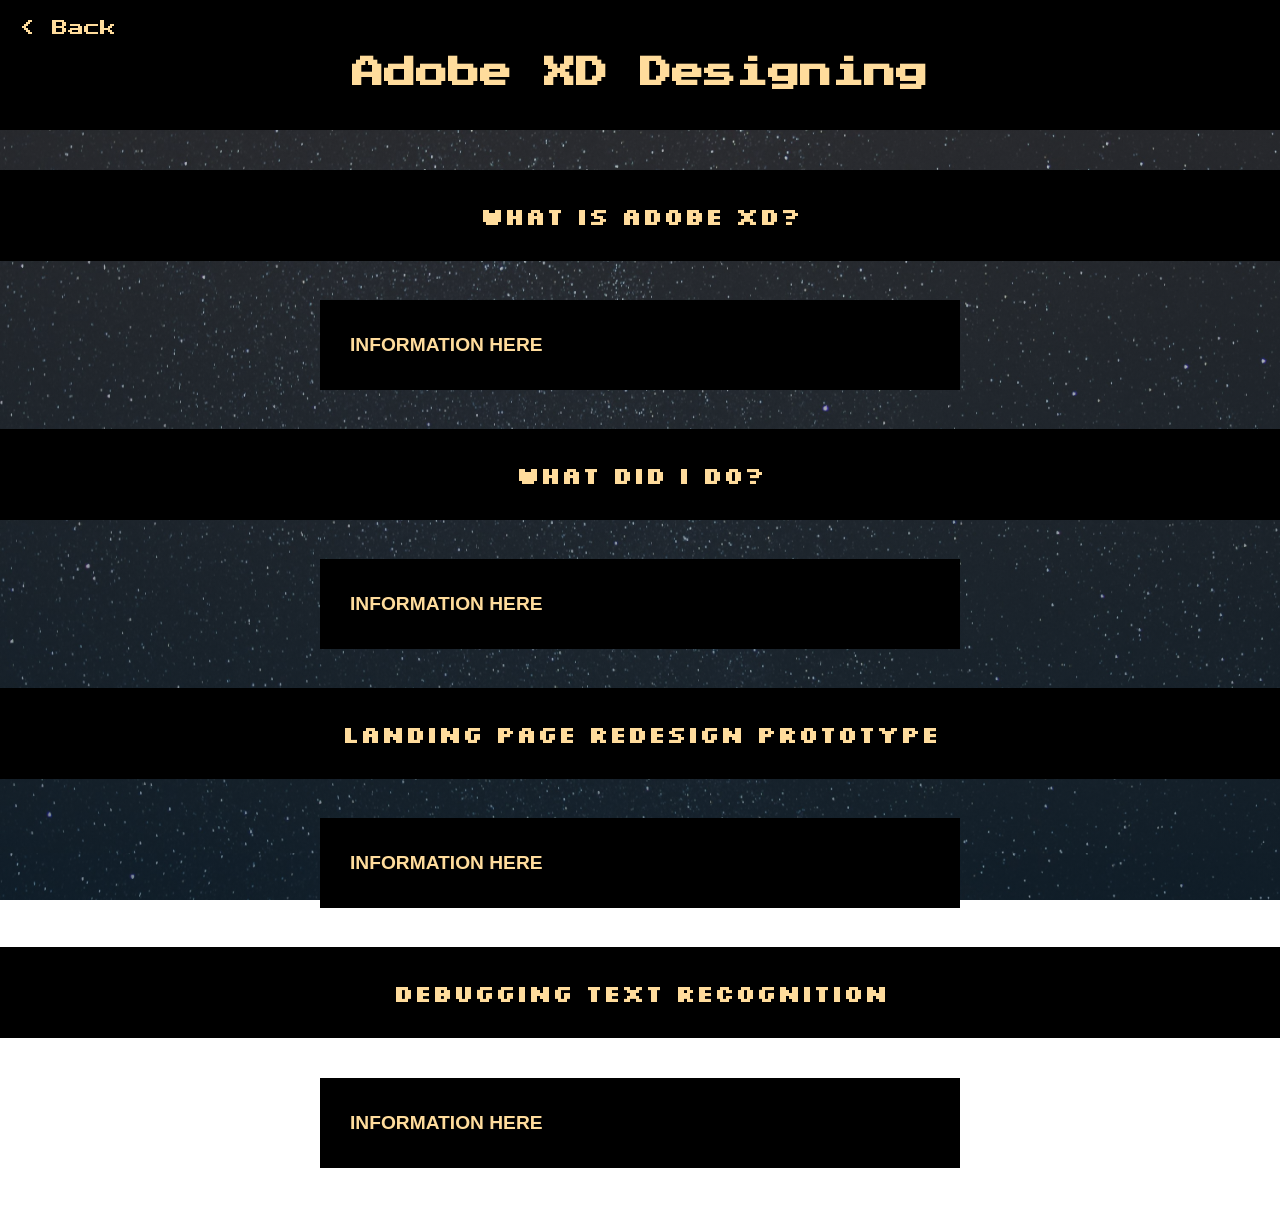
==== adobe.html @ 1821a273 "working on portfolio for presentation" ====
<!doctype html>
<html lang="en">
<head>
  <meta charset="utf-8">
  <title>amelia site</title>
  <meta name="viewport" content="width=device-width, initial-scale=1">

  <link rel="stylesheet" href="other.css">
  <link rel="preconnect" href="https://fonts.googleapis.com">
  <link rel="preconnect" href="https://fonts.gstatic.com" crossorigin>
  <link href="https://fonts.googleapis.com/css2?family=Press+Start+2P&display=swap" rel="stylesheet">
  <link rel="preconnect" href="https://fonts.googleapis.com">
  <link rel="preconnect" href="https://fonts.gstatic.com" crossorigin>
  <link href="https://fonts.googleapis.com/css2?family=Kanit:ital,wght@0,100;0,200;0,300;0,400;0,500;0,600;0,700;0,800;0,900;1,100;1,200;1,300;1,400;1,500;1,600;1,700;1,800;1,900&display=swap" rel="stylesheet">
  <link rel="preconnect" href="https://fonts.googleapis.com">
  <link rel="preconnect" href="https://fonts.gstatic.com" crossorigin>
  <link href="https://fonts.googleapis.com/css2?family=Teko:wght@300..700&display=swap" rel="stylesheet">
  <link rel="preconnect" href="https://fonts.googleapis.com">
  <link rel="preconnect" href="https://fonts.gstatic.com" crossorigin>
  <link rel="preconnect" href="https://fonts.googleapis.com">
  <link rel="preconnect" href="https://fonts.gstatic.com" crossorigin>
  <link href="https://fonts.googleapis.com/css2?family=Chakra+Petch:ital,wght@0,300;0,400;0,500;0,600;0,700;1,300;1,400;1,500;1,600;1,700&display=swap" rel="stylesheet">
  <link rel="preconnect" href="https://fonts.googleapis.com">
  <link rel="preconnect" href="https://fonts.gstatic.com" crossorigin>
  <link href="https://fonts.googleapis.com/css2?family=Chakra+Petch:ital,wght@0,300;0,400;0,500;0,600;0,700;1,300;1,400;1,500;1,600;1,700&family=Silkscreen:wght@400;700&display=swap" rel="stylesheet">
</head>

<body>
    <div id="projhead">
        <div id="back">
            <a href="experience.html">< Back</a>
        </div>    
        <div id="label">
            <h1>Adobe XD Designing</h1>
        </div>
      </div>


    <!-- <div class="desfinal">
        <video autoplay muted loop controls class="desvideofinmobile">
            <source src="/imgs/.mov" alt="video of zoom redesign">
        </video>
    </div> -->

    <h2 class="header">What is Adobe XD?</h2>

    <div class="desprocess2">
        <!-- <img class="desimg" src="imgs/parteehome.png" alt="home page of ParTee Bingo site">
        <img class="desimg" src="imgs/parteecreatelead.png" alt="home page of ParTee Bingo site">
        <img class="desimg" src="imgs/parteecreatereg.png" alt="home page of ParTee Bingo site">
        <img class="desimg" src="imgs/parteeboard.png" alt="home page of ParTee Bingo site">
        <img class="desimg" src="imgs/parteewin.png" alt="home page of ParTee Bingo site">
        <img class="desimg" src="imgs/parteeleaderboard.png" alt="home page of ParTee Bingo site"> -->

        <div class="textcontainer">
            <p>
                INFORMATION HERE
            </p>
        </div>
    </div>

    <h2 class="header">What did I do?</h2>

    <div class="desprocess2">
        <!-- <img class="desimg" src="imgs/parteehome.png" alt="home page of ParTee Bingo site">
        <img class="desimg" src="imgs/parteecreatelead.png" alt="home page of ParTee Bingo site">
        <img class="desimg" src="imgs/parteecreatereg.png" alt="home page of ParTee Bingo site">
        <img class="desimg" src="imgs/parteeboard.png" alt="home page of ParTee Bingo site">
        <img class="desimg" src="imgs/parteewin.png" alt="home page of ParTee Bingo site">
        <img class="desimg" src="imgs/parteeleaderboard.png" alt="home page of ParTee Bingo site"> -->

        <div class="textcontainer">
            <p>
                INFORMATION HERE
                 </p>
        
        </div>
    </div>

    <h2 class="header">Landing Page Redesign Prototype</h2>
    <div class="desprocess2">
    <div class="textcontainer">

    <p>
        INFORMATION HERE
            </p>
            </div>
            </div>

    <h2 class="header">Debugging Text Recognition</h2>
    <div class="desprocess2">
        <div class="textcontainer">
    
        <p>
            INFORMATION HERE
                </p>
                </div>
                </div>

   

 
</body>
---- other.css ----
body{
    display: grid;
    grid-template-rows: 150px 1fr;
    padding-bottom: 20px;
    font-family: "Silkscreen", sans-serif;
    font-style: normal;
    font-weight: lighter;
    color: white;
    background-repeat: repeat;
    margin:0;
    background-image: linear-gradient(#69676f5e 0%,#172f428e), url('imgs/galaxy2.jpeg');
    background-size: 100%;
    background-attachment: fixed;
}

#back{
    display: flex;
    justify-content: left;
    align-items: flex-start;
}

#back a{
    text-decoration: none;
    color:#ffdc9c;
    transition: ease-in;
}

#back a:hover{
    color:#b5c3f3;

}

#label{
    display: flex;
    justify-content: center;
    align-items: center;
}

#projhead, #resumehead, #funhead{
    height: 10vh;
    font-family: "Press Start 2P", system-ui;
    font-size: 100%;
    padding: 20px;
    margin-bottom: 20px;
    background-color: black;
    color:#ffdc9c;
}

.projects{
    display: flex;
    width: 100%;
    justify-content: center;
    align-items: center;
    flex-direction: row;
    text-decoration: none;
    flex-wrap: wrap;
  }

  .flip1, .flip2{
    color:#ffdc9c;
    width: 400px;
    height: 600px;
    display: flex;
    padding: 20px;
    margin: 20px;
    justify-content: center;
    flex-direction: column;
    border-style:ridge;
    border-color: #ffdc9c;
    border-width: 15px;
    align-items: center;
    background-color: black;
    transition: ease 2s;
  }

  .flip1 img, .flip2 img{
    width: 400px;
  }

  .flip2{
    animation: colorchange 10s infinite;
  }

  .flip1{
    animation: colorchange 15s infinite;
    text-decoration: none;
  }

  .flip1:hover, .flip2:hover{
    transform: scale(105%) ;
  }

  .topbar{
    display: flex;
    justify-content: space-between;
    align-items: center;
  }

  .photo{
    height: 80vh;
    width: 100%;
    background-image: linear-gradient(#0c2d8fb8 0%,#ffdc9c89), url('imgs/wheely-clean.png');
    justify-content: left;
    align-items:flex-end;
    background-position: 0 0, 50%, 70%;
    background-size: auto, cover;
    background-repeat: no-repeat;
    display: flex;
    margin:0;
    padding:0;
  }

  .photo2{
    height: 80vh;
    width: 100%;
    background-image: linear-gradient(#0c2d8fb8 0%,#ffdc9c89), url('imgs/zoom.png');
    justify-content: left;
    align-items:flex-end;
    background-position: 0 0, 50%, 70%;
    background-size: auto, cover;
    background-repeat: no-repeat;
    display: flex;
    margin:0;
    padding:0;
  }

  .photo3{
    height: 80vh;
    width: 100%;
    background-image: linear-gradient(#0c2d8fb8 0%,#ffdc9c89), url('imgs/spotlessmain.png');
    justify-content: left;
    align-items:flex-end;
    background-position: 0 0, 50%, 70%;
    background-size: auto, cover;
    background-repeat: no-repeat;
    display: flex;
    margin:0;
    padding:0;
  }

  .photo4{
    height: 80vh;
    width: 100%;
    background-image: linear-gradient(#0c2d8fb8 0%,#ffdc9c89), url('imgs/partee.png');
    justify-content: left;
    align-items:flex-end;
    background-position: 0 0, 50%, 70%;
    background-size: auto, cover;
    background-repeat: no-repeat;
    display: flex;
    margin:0;
    padding:0;
  }



  .prestart{
    font-size: 130%;
    padding: 10px;
    background-color: rgb(19, 43, 124);
    border-color: #ffdc9cb6;
    border-width: 4px 0 0 6px;
    border-style:ridge;
  }

  .prestart:hover{
    color:#b5c3f3;
  }

#waving{
  margin-bottom: -25px;
  width: 100px;
  margin-top: 0;
  margin-left: 20%;
  padding: 0;
}

#resume{
  display: flex;
  justify-content: center;
  align-items: center;
  flex-direction: column;
  margin-bottom: 40px;
}

#embedded{
  border-style:ridge;
  border-color:#ffdc9c;
  border-width: 15px;
  animation: colorchange 10s infinite;
}

/* project pages */



.desimg{
  width: 40%;
  margin: 20px;
}

.desimg2{
  width: 50%;
  margin: 20px;
}

.desvideo{
  width: 50%;
  margin: 20px;
}

#go{
  font-family: "Silkscreen", sans-serif;
  color: #ffdc9c;
  text-decoration: none;
  font-size: 130%;
  margin: 20px;
  padding: 10px;
  background-color: rgb(19, 43, 124);
  transition: ease;
  border-color: #ffdc9cb6;
  border-width: 4px 0 0 6px;
  border-style:ridge;
}

#go:hover{
  color:#b5c3f3;
}

.desvideofin{
  width: 60%;
  margin: 20px;
}

.desvideofinmobile{
  width: 20%;
  margin: 20px;
}

.textcontainer{
  width: 50%;
  line-height: 30px;
}

.textcontainerlg{
  width: 80%;
  line-height: 30px;

}

.desfinal{
  margin: 20px;
  display: flex;
  flex-wrap: wrap;
  flex-direction: column;
  justify-content: center;
  align-items: center;
}

.desimgfin{
  width: 70%;
}

.textcontainerfin{
  width: 80%;
  line-height: 30px;
}

.desprocess{
  width: 100%;
  display: flex;
  flex-wrap: wrap;
  justify-content: center;
  align-items: center;
}

.imgbox{
  display: flex;
  flex-direction: column;
  width: 100%;
  margin: 20px;
}

.spotimg{
  width: 100%;
  margin: 20px;
}

.textbox{
  padding: 20px;
  margin: 20px;
  display: flex;
  flex-direction: column;
  justify-content: center;
  align-items: center;
}


.spotprocess1, .spotprocess2, .spotprocess3, .spotprocess4{
  width: 100%;
  display: flex;
  flex-direction: row;
  justify-content: center;
  align-items: center;
}


.artcontainer{
  display: flex;
  justify-content: center;
  align-items: center;
  flex-wrap: wrap;
}

.art, .art2, .art3, .art4, .art5{
  margin: 20px;
  border: 15px;
  border-style:ridge;
  border-color: #ffdc9c;
}

.card{
  margin: 20px;
  border: 15px;
  border-style:ridge;
  border-color: #ffdc9c;
  width: 300px;
}

.art{
  width: 300px;
}

.art2{
  width: 400px;
}

.art3{
  width: 500px;
}

.art4{
  width: 700px;

}

.art5{
  width: 800px;
}

.desprocess2{
  width: 100%;
  flex-direction: column;
  display: flex;
  flex-wrap: wrap;
  justify-content: center;
  align-items: center;
}

.desprocess p, .desfinal p, .desprocess2 p, .text{
  background-color: black;
  padding: 30px;
  font-weight: 800;
  font-family: Helvetica, sans-serif;
  font-size: 120%;
  line-height: 30px;
  color:#ffdc9c;
}

.header{
  text-align: center;
  color:#ffdc9c;
  background-color: black;
  padding: 30px;
}




#wheely1{
  width: 300px;
}

/* background effects */


.bg {
    width: 100%;
    margin: 0;
    height: 150%;
    overflow: hidden;
    top: 0;
    left: 0;
    bottom: 0;
    opacity: 100;
    z-index: -10;
  }
  
  .bg img {
    position: absolute;
    width: 700px;
    z-index: -10;
    top: 0;
    transform: scale(25%);
  }
  
  .bg img:nth-child(1) {
      left: -9%; 
      animation: float 22s ease-in reverse infinite;
      animation-delay: -1s;
  }
  
  .bg img:nth-child(2) {
      left: -18%; 
      animation: float 17s ease-out infinite;
      animation-delay: -5s;
  }
  
  .bg img:nth-child(3) {
      left: 40%; 
      animation: float 23s ease-in-out reverse infinite;
      animation-delay: -6s;
  }

  .bg img:nth-child(4) {
    left: 59%; 
    animation: float 20s ease-in-out infinite;
    animation-delay: -10s;
}

.bg img:nth-child(5) {
    left: 20%; 
    animation: float 24s ease-in-out infinite;
    animation-delay: -6s;
}

.bg img:nth-child(6) {
    left: 42%; 
    animation: float 28s ease-in-out reverse infinite;
    animation-delay: -3s;
}

.bg img:nth-child(7) {
    left: -15%; 
    animation: float 18s ease-in-out infinite;
    animation-delay: -5s;
}

.bg img:nth-child(8) {
    left: -5%; 
    animation: float 22s ease-in-out reverse infinite;
    animation-delay: -10s;
}

.bg img:nth-child(9) {
    left: 35%; 
    animation: float 20s ease-in-out infinite;
    animation-delay: -15s;
}

.bg img:nth-child(10) {
    left: 29%; 
    animation: float 26s ease-in-out reverse infinite;
    animation-delay: -3s;
}

.bg img:nth-child(11) {
    left: 45%; 
    animation: float 24s ease-in-out infinite;
    animation-delay: -6s;
}

.bg img:nth-child(12) {
    left: 54%; 
    animation: float 28s ease-in-out reverse infinite;
    animation-delay: -3s;
}

.bg img:nth-child(13) {
    left: 60%; 
    animation: float 18s ease-in-out infinite;
    animation-delay: -5s;
}

.bg img:nth-child(14) {
    left: 10%; 
    animation: float 22s ease-in-out reverse infinite;
    animation-delay: -10s;
}

.bg img:nth-child(15) {
    left: 15%; 
    animation: float 20s ease-in-out infinite;
    animation-delay: -15s;
}

.bg img:nth-child(16) {
    left: 25%; 
    animation: float 23s ease-in-out reverse infinite;
    animation-delay: -3s;
}
  
  /* animations */


@keyframes bounce{
    0%{
        transform:scale(100%);
    }
    50%{
        transform:scale(105%);
    }
    100%{
        transform:scale(100%);
    }
}

@keyframes colorchange {
    0%{
        border-color:#b5c3f3
    }
    50%{
        border-color:#ffdc9c;
    }
    100%{
        border-color:#b5c3f3
    }
  }


@keyframes float {
    0% {
      transform: translateX(30%) scale(25%) rotate(10deg);
    }
    20% {
      transform: scale(20%) rotate(55deg);
    }
    40% {
      transform: translateY(10%) translateX(10%) scale(25%) rotate(90deg);
    }
    60% {
      transform: translateY(20%) scale(30%) rotate(135deg);
    }
    80% {
      transform: translateX(-5%) scale(25%) rotate(180deg);
    }
    100% {
      top: 120%;
      transform: scale(5%) rotate(225deg);
    }
  }
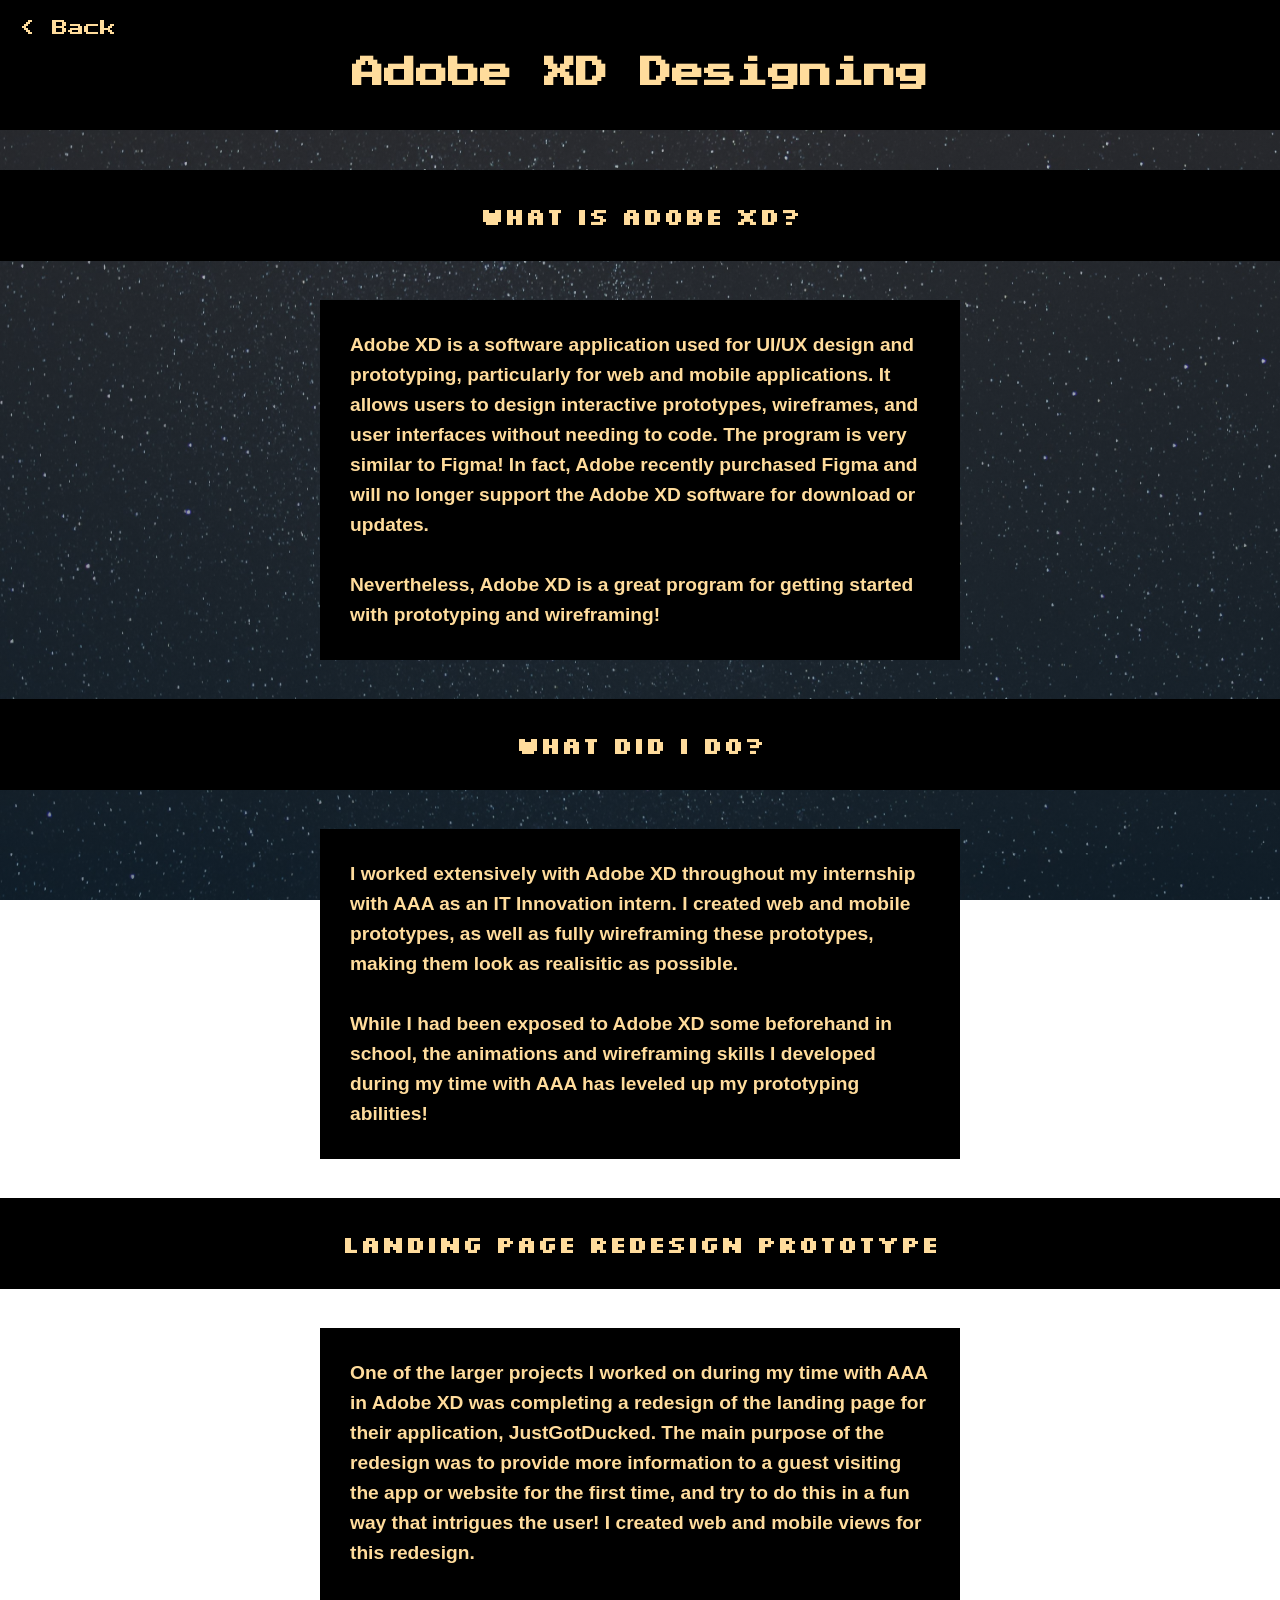
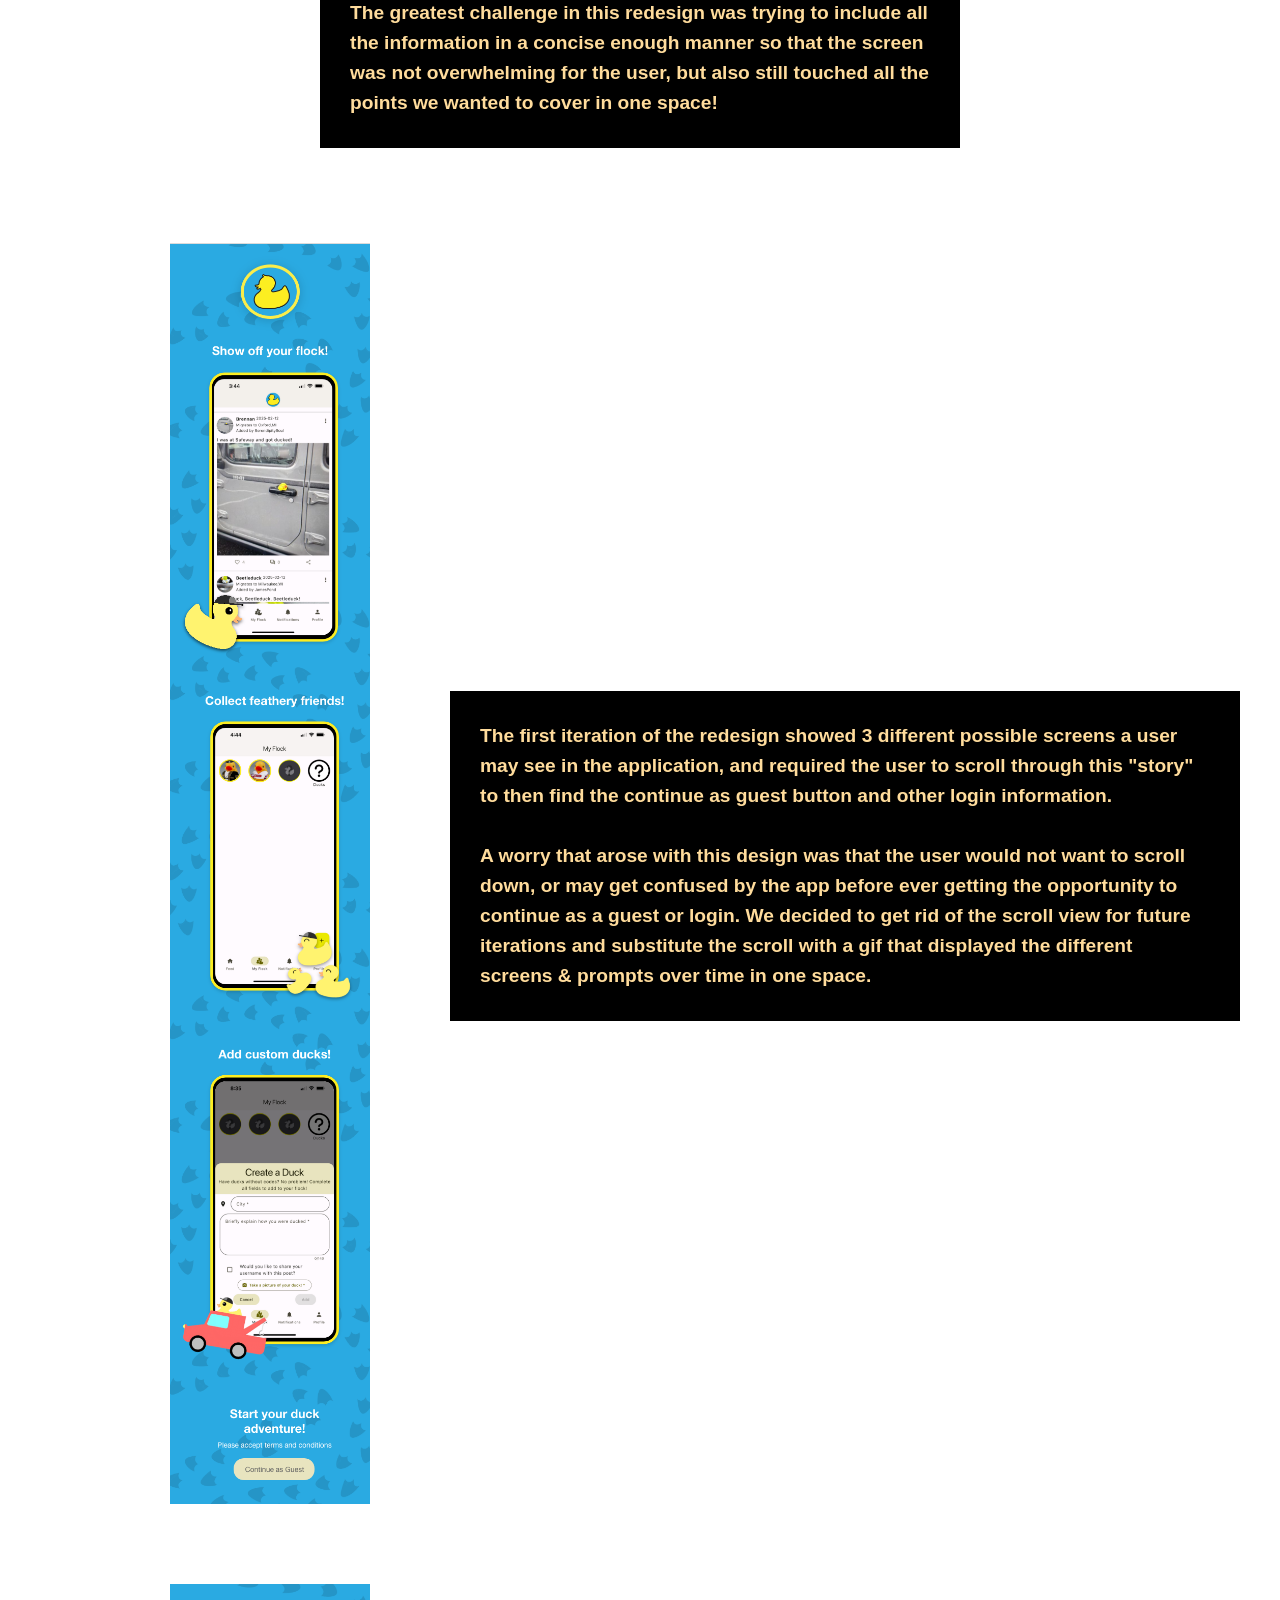
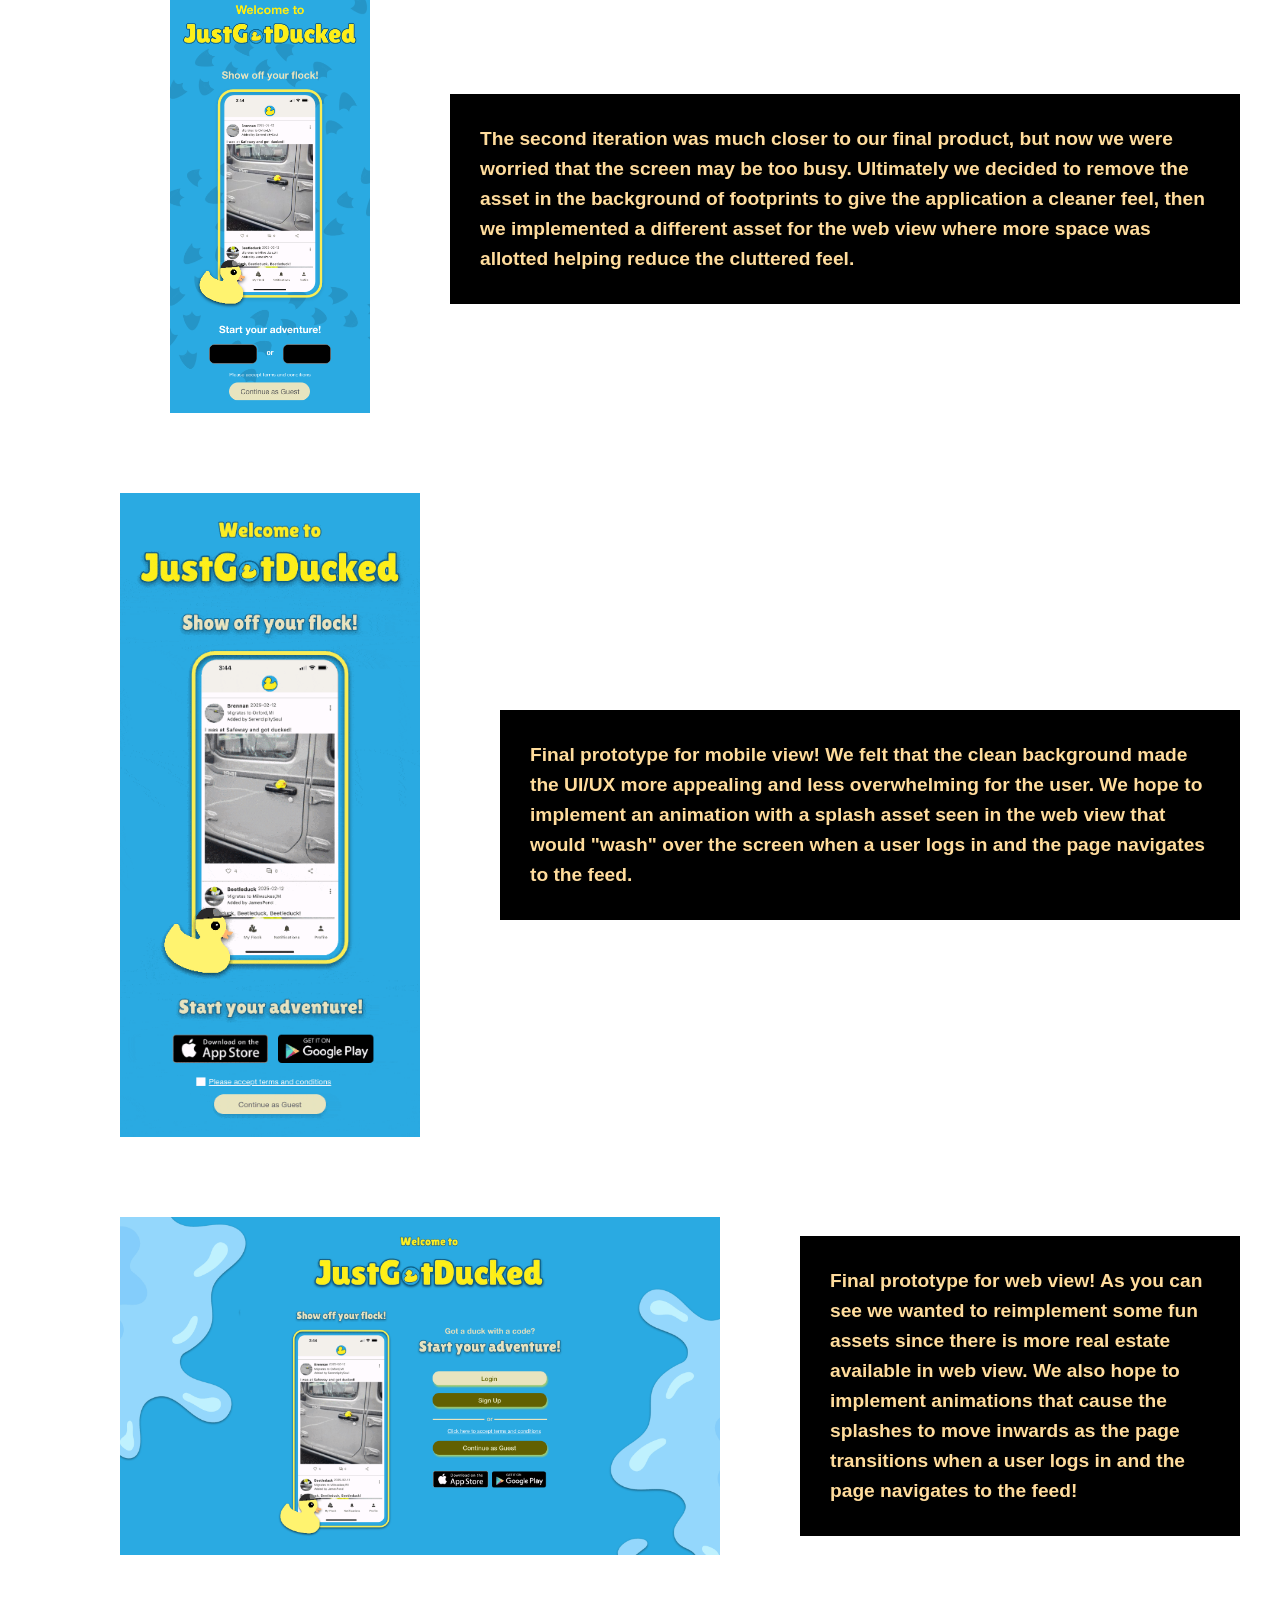
==== commit 0d9a83c9: "added details for adobe xd page" ====
--- a/adobe.html
+++ b/adobe.html
@@ -54,7 +54,7 @@
 
         <div class="textcontainer">
             <p>
-                INFORMATION HERE
+                Adobe XD is a software application used for UI/UX design and prototyping, particularly for web and mobile applications. It allows users to design interactive prototypes, wireframes, and user interfaces without needing to code. The program is very similar to Figma! In fact, Adobe recently purchased Figma and will no longer support the Adobe XD software for download or updates. <br><br> Nevertheless, Adobe XD is a great program for getting started with prototyping and wireframing!
             </p>
         </div>
     </div>
@@ -62,17 +62,11 @@
     <h2 class="header">What did I do?</h2>
 
     <div class="desprocess2">
-        <!-- <img class="desimg" src="imgs/parteehome.png" alt="home page of ParTee Bingo site">
-        <img class="desimg" src="imgs/parteecreatelead.png" alt="home page of ParTee Bingo site">
-        <img class="desimg" src="imgs/parteecreatereg.png" alt="home page of ParTee Bingo site">
-        <img class="desimg" src="imgs/parteeboard.png" alt="home page of ParTee Bingo site">
-        <img class="desimg" src="imgs/parteewin.png" alt="home page of ParTee Bingo site">
-        <img class="desimg" src="imgs/parteeleaderboard.png" alt="home page of ParTee Bingo site"> -->
-
+    
         <div class="textcontainer">
             <p>
-                INFORMATION HERE
-                 </p>
+                I worked extensively with Adobe XD throughout my internship with AAA as an IT Innovation intern. I created web and mobile prototypes, as well as fully wireframing these prototypes, making them look as realisitic as possible. <br><br> While I had been exposed to Adobe XD some beforehand in school, the animations and wireframing skills I developed during my time with AAA has leveled up my prototyping abilities! 
+            </p>
         
         </div>
     </div>
@@ -82,22 +76,53 @@
     <div class="textcontainer">
 
     <p>
-        INFORMATION HERE
+        One of the larger projects I worked on during my time with AAA in Adobe XD was completing a redesign of the landing page for their application, JustGotDucked. The main purpose of the redesign was to provide more information to a guest visiting the app or website for the first time, and try to do this in a fun way that intrigues the user! I created web and mobile views for this redesign. <br><br> The greatest challenge in this redesign was trying to include all the information in a concise enough manner so that the screen was not overwhelming for the user, but also still touched all the points we wanted to cover in one space! 
             </p>
+
+        <!-- <img class="desimg" src="imgs/parteecreatelead.png" alt="home page of ParTee Bingo site">
+        <img class="desimg" src="imgs/parteecreatereg.png" alt="home page of ParTee Bingo site">
+        <img class="desimg" src="imgs/parteeboard.png" alt="home page of ParTee Bingo site">
+        <img class="desimg" src="imgs/parteewin.png" alt="home page of ParTee Bingo site">
+        <img class="desimg" src="imgs/parteeleaderboard.png" alt="home page of ParTee Bingo site"> -->
+
+        </div>
+    </div>
+
+    <div class="spotprocess2">
+        <div class="imgbox">
+        <img class="spotimg" src="imgs/jgd_first.png" style="width: 200px; margin-left: 150px;" alt="adobe ideas screenshot of Spotless Sights site">
+        </div>
+        <div class="textbox">
+                <p class="text">The first iteration of the redesign showed 3 different possible screens a user may see in the application, and required the user to scroll through this "story" to then find the continue as guest button and other login information. <br><br> A worry that arose with this design was that the user would not want to scroll down, or may get confused by the app before ever getting the opportunity to continue as a guest or login. We decided to get rid of the scroll view for future iterations and substitute the scroll with a gif that displayed the different screens & prompts over time in one space.</p>
             </div>
+    </div>
+
+
+    <div class="spotprocess2">
+        <div class="imgbox">
+        <img class="spotimg" src="imgs/jgd_second.png" style="width: 200px; margin-left: 150px;" alt="adobe ideas of JGD for AAA internship">
+        </div>
+        <div class="textbox">
+                <p class="text">The second iteration was much closer to our final product, but now we were worried that the screen may be too busy. Ultimately we decided to remove the asset in the background of footprints to give the application a cleaner feel, then we implemented a different asset for the web view where more space was allotted helping reduce the cluttered feel.</p>
             </div>
+    </div>
 
-    <h2 class="header">Debugging Text Recognition</h2>
-    <div class="desprocess2">
-        <div class="textcontainer">
+    <div class="spotprocess2">
+        <div class="imgbox">
+        <img class="spotimg" src="imgs/mobile_final.gif" style="width: 300px; margin-left: 100px;" alt="adobe ideas of JGD for AAA internship">
+        </div>
+        <div class="textbox">
+                <p class="text">Final prototype for mobile view! We felt that the clean background made the UI/UX more appealing and less overwhelming for the user. We hope to implement an animation with a splash asset seen in the web view that would "wash" over the screen when a user logs in and the page navigates to the feed.</p>
+            </div>
+    </div>
+
+    <div class="spotprocess2">
+        <div class="imgbox">
+        <img class="spotimg" src="imgs/web_final.gif" style="width: 600px; margin-left: 100px;" alt="adobe ideas of JGD for AAA internship">
+        </div>
+        <div class="textbox">
+                <p class="text">Final prototype for web view! As you can see we wanted to reimplement some fun assets since there is more real estate available in web view. We also hope to implement animations that cause the splashes to move inwards as the page transitions when a user logs in and the page navigates to the feed!</p>
+            </div>
+    </div>
     
-        <p>
-            INFORMATION HERE
-                </p>
-                </div>
-                </div>
-
-   
-
- 
 </body>
--- a/other.css
+++ b/other.css
@@ -56,6 +56,7 @@
     text-decoration: none;
     flex-wrap: wrap;
   }
+  
 
   .flip1, .flip2{
     color:#ffdc9c;
@@ -111,6 +112,20 @@
     padding:0;
   }
 
+  .photoexp{
+    height: 80vh;
+    width: 100%;
+    background-image: linear-gradient(#0c2d8fb8 0%,#ffdc9c89), url('imgs/JGD_adobe.png');
+    justify-content: left;
+    align-items:flex-end;
+    background-position: 0 0, 50%, 70%;
+    background-size: auto, cover;
+    background-repeat: no-repeat;
+    display: flex;
+    margin:0;
+    padding:0;
+  }
+
   .photo2{
     height: 80vh;
     width: 100%;
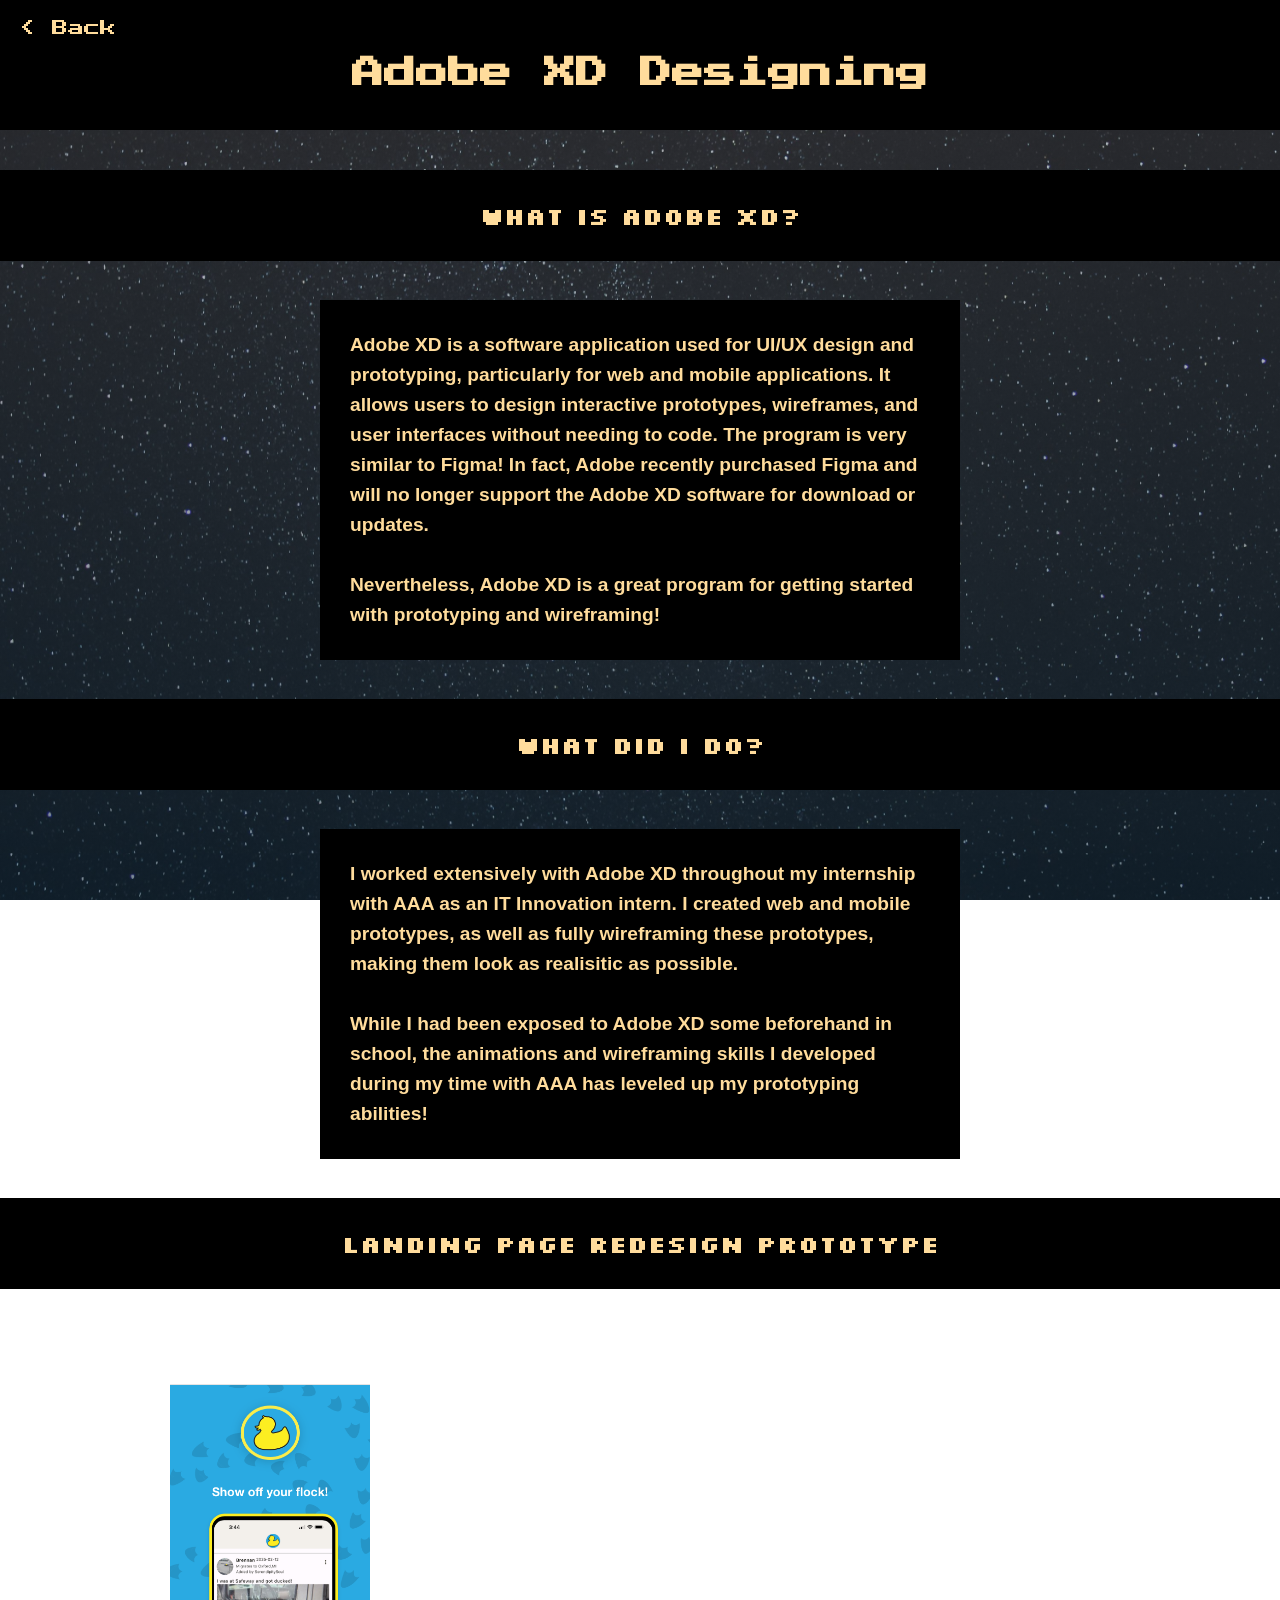
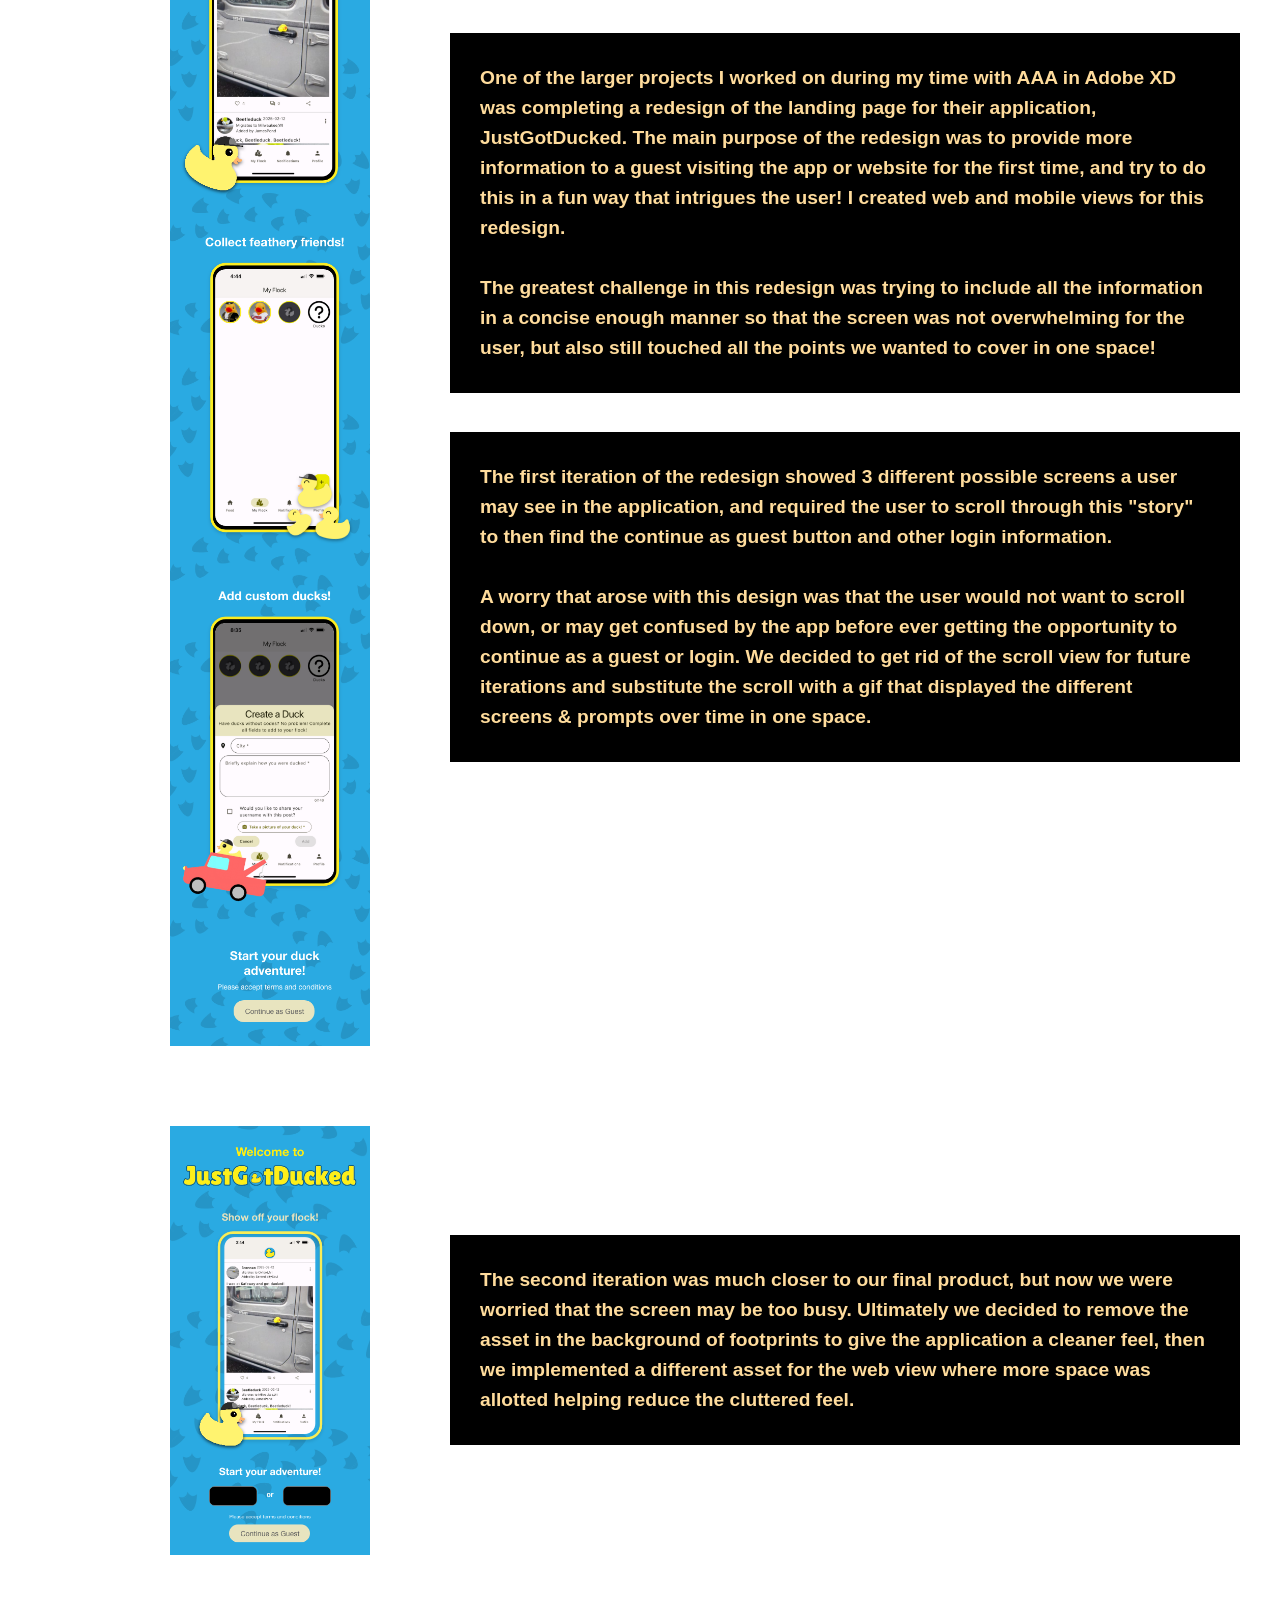
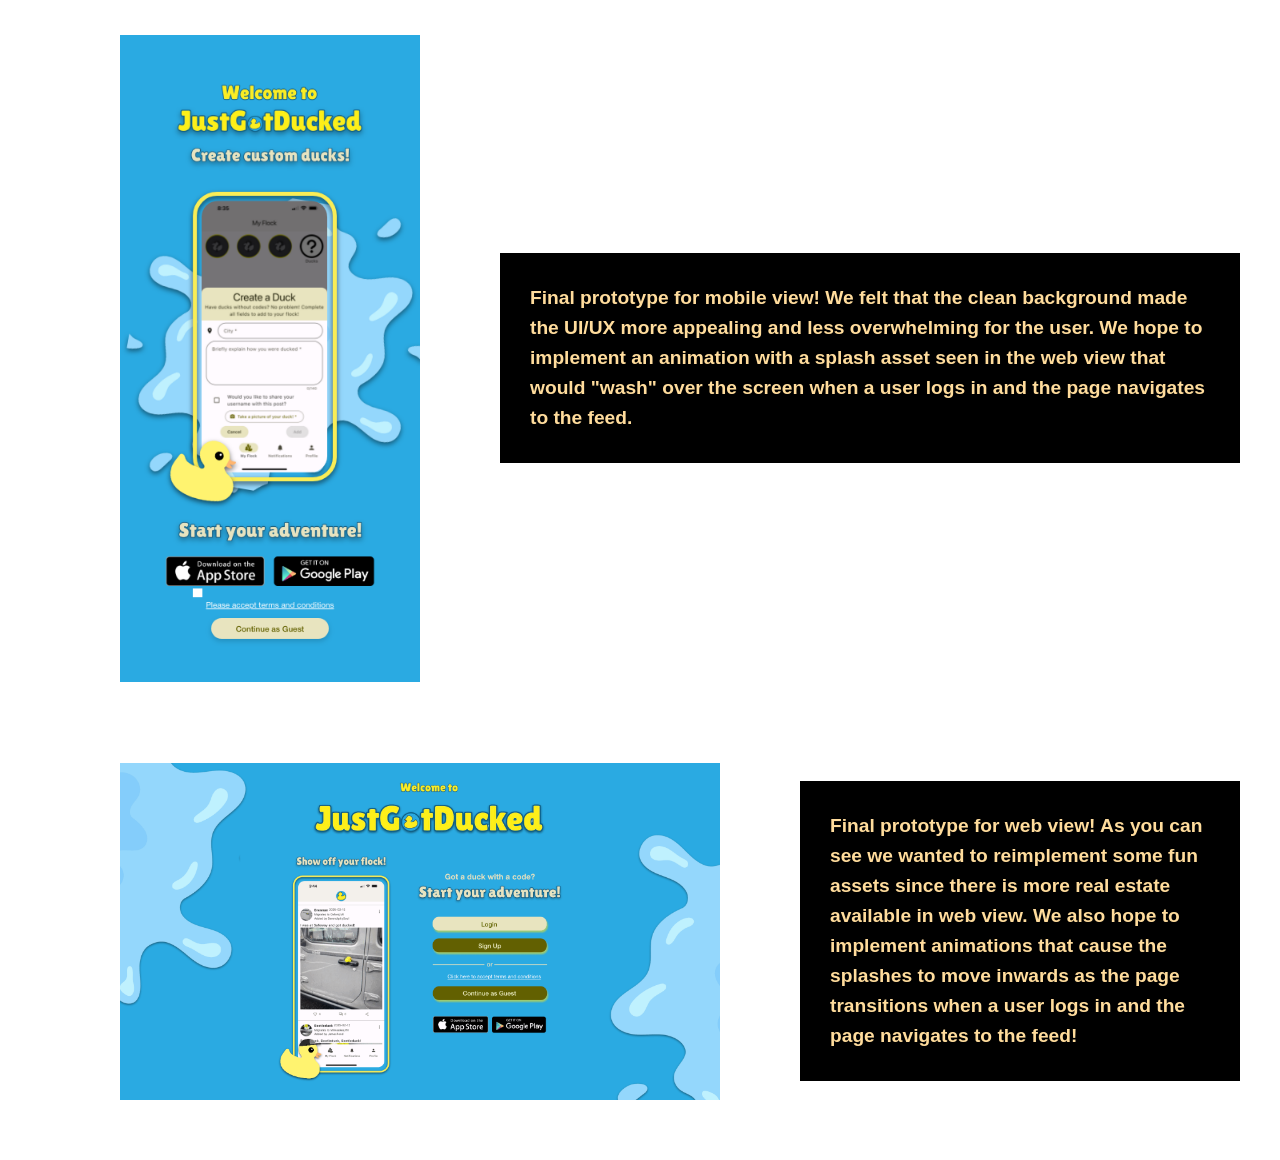
==== commit 8857a83f: "finished ready to present" ====
--- a/adobe.html
+++ b/adobe.html
@@ -72,27 +72,16 @@
     </div>
 
     <h2 class="header">Landing Page Redesign Prototype</h2>
-    <div class="desprocess2">
-    <div class="textcontainer">
-
-    <p>
-        One of the larger projects I worked on during my time with AAA in Adobe XD was completing a redesign of the landing page for their application, JustGotDucked. The main purpose of the redesign was to provide more information to a guest visiting the app or website for the first time, and try to do this in a fun way that intrigues the user! I created web and mobile views for this redesign. <br><br> The greatest challenge in this redesign was trying to include all the information in a concise enough manner so that the screen was not overwhelming for the user, but also still touched all the points we wanted to cover in one space! 
-            </p>
-
-        <!-- <img class="desimg" src="imgs/parteecreatelead.png" alt="home page of ParTee Bingo site">
-        <img class="desimg" src="imgs/parteecreatereg.png" alt="home page of ParTee Bingo site">
-        <img class="desimg" src="imgs/parteeboard.png" alt="home page of ParTee Bingo site">
-        <img class="desimg" src="imgs/parteewin.png" alt="home page of ParTee Bingo site">
-        <img class="desimg" src="imgs/parteeleaderboard.png" alt="home page of ParTee Bingo site"> -->
-
-        </div>
-    </div>
+  
 
     <div class="spotprocess2">
         <div class="imgbox">
         <img class="spotimg" src="imgs/jgd_first.png" style="width: 200px; margin-left: 150px;" alt="adobe ideas screenshot of Spotless Sights site">
         </div>
         <div class="textbox">
+            <p class="text">
+                One of the larger projects I worked on during my time with AAA in Adobe XD was completing a redesign of the landing page for their application, JustGotDucked. The main purpose of the redesign was to provide more information to a guest visiting the app or website for the first time, and try to do this in a fun way that intrigues the user! I created web and mobile views for this redesign. <br><br> The greatest challenge in this redesign was trying to include all the information in a concise enough manner so that the screen was not overwhelming for the user, but also still touched all the points we wanted to cover in one space! 
+                    </p>
                 <p class="text">The first iteration of the redesign showed 3 different possible screens a user may see in the application, and required the user to scroll through this "story" to then find the continue as guest button and other login information. <br><br> A worry that arose with this design was that the user would not want to scroll down, or may get confused by the app before ever getting the opportunity to continue as a guest or login. We decided to get rid of the scroll view for future iterations and substitute the scroll with a gif that displayed the different screens & prompts over time in one space.</p>
             </div>
     </div>
@@ -109,7 +98,7 @@
 
     <div class="spotprocess2">
         <div class="imgbox">
-        <img class="spotimg" src="imgs/mobile_final.gif" style="width: 300px; margin-left: 100px;" alt="adobe ideas of JGD for AAA internship">
+        <img class="spotimg" src="imgs/finalmobileview.png" style="width: 300px; margin-left: 100px;" alt="adobe ideas of JGD for AAA internship">
         </div>
         <div class="textbox">
                 <p class="text">Final prototype for mobile view! We felt that the clean background made the UI/UX more appealing and less overwhelming for the user. We hope to implement an animation with a splash asset seen in the web view that would "wash" over the screen when a user logs in and the page navigates to the feed.</p>
--- a/other.css
+++ b/other.css
@@ -126,6 +126,22 @@
     padding:0;
   }
 
+
+  .photoexp2{
+    height: 80vh;
+    width: 100%;
+    background-image: linear-gradient(#0c2d8fb8 0%,#ffdc9c89), url('imgs/autofill_service.png');
+    justify-content: left;
+    align-items:flex-end;
+    background-position: 0 0, 50%, 70%;
+    background-size: auto, cover;
+    background-repeat: no-repeat;
+    display: flex;
+    margin:0;
+    padding:0;
+  }
+
+
   .photo2{
     height: 80vh;
     width: 100%;
